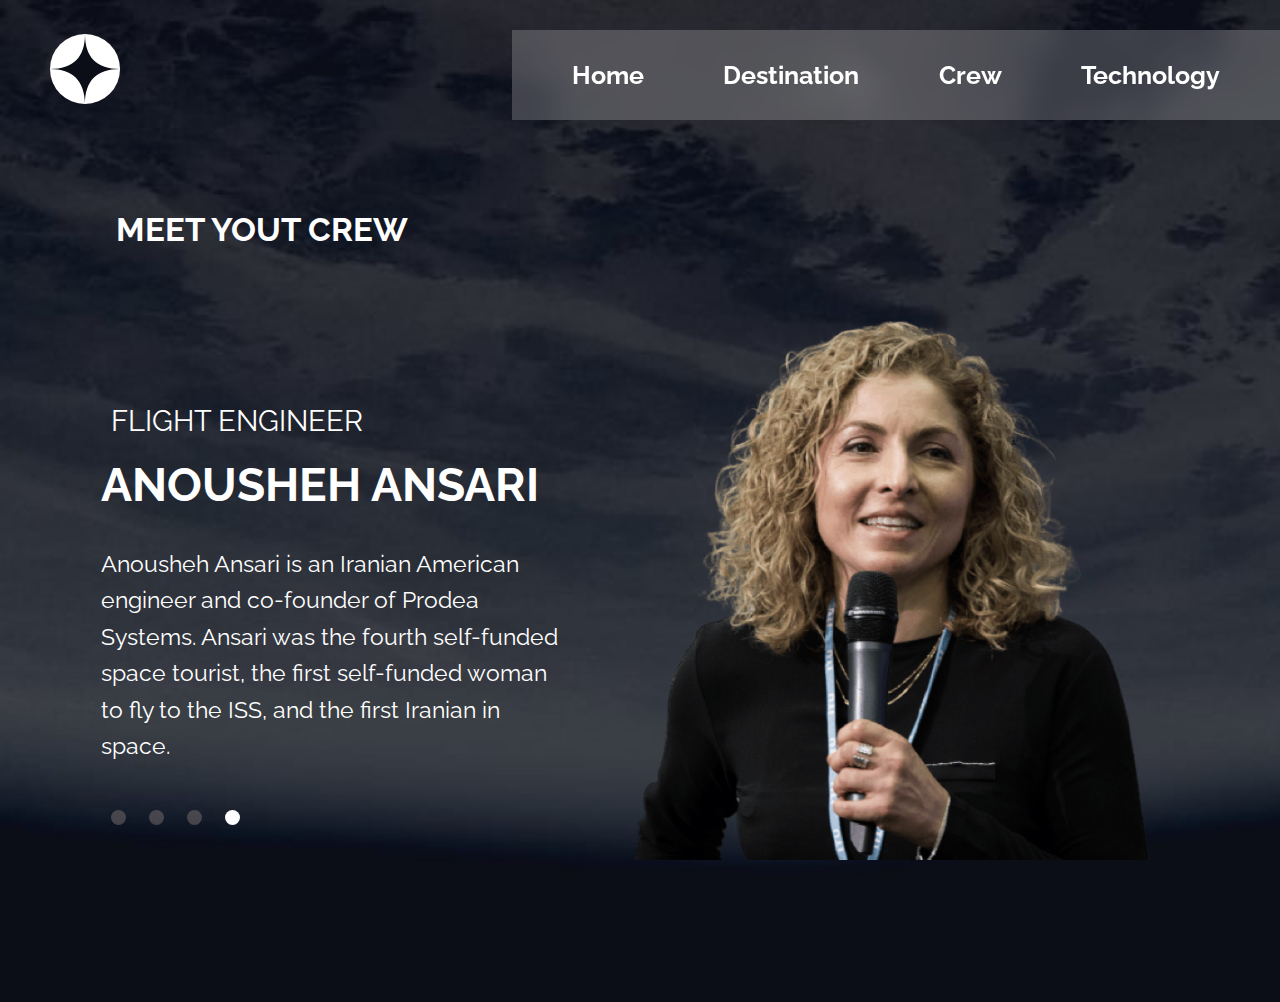
==== starter-code/pages/crew.html @ 61b52b28 "crew page donee" ====
<!DOCTYPE html>
<html lang="en">
    <head>
        <meta charset="UTF-8" />
        <meta name="viewport" content="width=device-width, initial-scale=1.0" />
        <link rel="stylesheet" href="../styles/commonStyles.css" />
        <link rel="stylesheet" href="../styles/destination.css" />
        <link rel="stylesheet" href="../styles/crew.css" />

        <title>Space tourism website</title>
    </head>
    <body>
        <div class="container">
            <div class="header">
                <span class="logo pointer">
                    <img src="../assets/shared/logo.svg" alt="LOGO" />
                </span>
                <span class="menuIcon pointer">
                    <img src="../assets/shared/icon-hamburger.svg" alt="HAMBURGER" />
                </span>

                <nav class="menu">
                    <ul>
                        <div class="closeIcon pointer">
                            <img src="../assets/shared/icon-close.svg" alt="Close" />
                        </div>
                        <li><a href="index.html">Home</a></li>
                        <li><a href="destination.html">Destination</a></li>
                        <li><a href="crew.html">Crew</a></li>
                        <li><a href="#">Technology</a></li>
                    </ul>
                </nav>
            </div>
            <div class="title">MEET YOUT CREW</div>
            <div class="content">
                <div class="image">
                    <img loading="lazy" src="../assets/crew/image-anousheh-ansari.png" alt="MOON" />
                </div>

                <div class="info">
                    <div class="destinations leftPadding">FLIGHT ENGINEER</div>

                    <div class="details">
                        <div class="name">ANOUSHEH ANSARI</div>

                        <div class="about txtAlign">
                            Anousheh Ansari is an Iranian American engineer and co-founder of Prodea
                            Systems. Ansari was the fourth self-funded space tourist, the first
                            self-funded woman to fly to the ISS, and the first Iranian in space.
                        </div>
                    </div>

                    <div class="dots">
                        <span class="dot"></span>
                        <span class="dot"></span>
                        <span class="dot"></span>
                        <span class="dot active"></span>
                    </div>
                </div>
            </div>
        </div>

        <!-- // scripts -->

        <script src="../scripts/script.js"></script>
    </body>
</html>
---- starter-code/styles/commonStyles.css ----
@import url("https://fonts.googleapis.com/css2?family=Raleway:wght@100&display=swap");
html {
  font-size: 62.5%;
  color: white;
  font-family: 'Raleway', sans-serif;
  text-align: center;
}

*,
*::after,
*::before {
  margin: 0;
  padding: 0;
  -webkit-box-sizing: border-box;
  box-sizing: border-box;
}

.pointer {
  cursor: pointer;
}

.active {
  background-color: white !important;
}

.container {
  min-height: 100vh;
  display: -ms-grid;
  display: grid;
  -ms-grid-rows: 5rem auto;
  grid-template-rows: 5rem auto;
  place-items: center;
  background-size: 100% 100%;
  padding: 3em 2em;
}

.header {
  width: 100%;
  display: -webkit-box;
  display: -ms-flexbox;
  display: flex;
  -webkit-box-pack: justify;
  -ms-flex-pack: justify;
  justify-content: space-between;
  -webkit-box-align: center;
  -ms-flex-align: center;
  align-items: center;
}

.menu {
  padding: 4em;
  background-color: rgba(8, 11, 26, 0.9);
  position: fixed;
  top: 0;
  left: -80%;
  width: 80%;
  height: 100%;
  -webkit-transition: all 0.4s linear;
  transition: all 0.4s linear;
}

.menu .closeIcon {
  place-self: end;
}

.menu ul {
  list-style: none;
  display: -webkit-box;
  display: -ms-flexbox;
  display: flex;
  -webkit-box-orient: vertical;
  -webkit-box-direction: normal;
  -ms-flex-direction: column;
  flex-direction: column;
}

.menu ul li {
  padding: 5em 0;
}

.menu ul li a {
  text-decoration: none;
  position: relative;
  color: white;
  font-size: calc(1.5vw + 1rem);
  font-weight: bold;
  padding: 0.7em;
}

.menu ul li a::after {
  content: '';
  position: absolute;
  top: 90%;
  left: 0;
  right: 0;
  border-bottom: 1px solid;
  -webkit-transform: scaleX(0);
  transform: scaleX(0);
  -webkit-transform-origin: left top;
  transform-origin: left top;
  -webkit-transition: -webkit-transform 0.5s ease-in-out;
  transition: -webkit-transform 0.5s ease-in-out;
  transition: transform 0.5s ease-in-out;
  transition: transform 0.5s ease-in-out, -webkit-transform 0.5s ease-in-out;
}

.menu ul li a:hover::after {
  -webkit-transform: scaleX(1);
  transform: scaleX(1);
  -webkit-transform-origin: right top;
  transform-origin: right top;
}

.content {
  margin-top: 7em;
  margin-bottom: 5em;
}

@media (min-width: 640px) {
  .container {
    padding: 2em;
    -ms-grid-rows: 8rem auto;
    grid-template-rows: 8rem auto;
  }
  .logo img {
    width: 7rem;
  }
  .menuIcon {
    display: none;
  }
  .menu {
    padding: 0 2em;
    width: auto;
    height: auto;
    position: absolute;
    right: 0;
    left: auto !important;
    background: rgba(255, 255, 255, 0.2);
    -webkit-backdrop-filter: blur(10px);
    backdrop-filter: blur(10px);
  }
  .menu ul {
    -webkit-box-orient: horizontal;
    -webkit-box-direction: normal;
    -ms-flex-direction: row;
    flex-direction: row;
  }
  .menu .closeIcon {
    display: none;
  }
  .content {
    margin-bottom: 11em;
    margin-top: 15em;
  }
}

@media (min-width: 950px) {
  .container {
    padding: 3em 5em;
  }
  .menu {
    width: 60vw;
    top: 3em;
  }
  .menu ul {
    -ms-flex-pack: distribute;
    justify-content: space-around;
  }
  .menu ul li {
    padding: 3em 0;
  }
  .content {
    width: 95%;
    display: -webkit-box;
    display: -ms-flexbox;
    display: flex;
    -webkit-box-pack: justify;
    -ms-flex-pack: justify;
    justify-content: space-around;
    -webkit-box-align: end;
    -ms-flex-align: end;
    align-items: center;
  }
  .txtAlign {
    text-align: left;
  }
  .leftPadding {
    padding: 0 1rem;
  }
}
/*# sourceMappingURL=commonStyles.css.map */
---- starter-code/styles/destination.css ----
.container {
  background: url("../assets/destination/background-destination-mobile.jpg") no-repeat center center;
  background-size: cover;
}

.title {
  font-size: calc(2.5vw + 1.2rem);
  font-weight: bold;
  margin-top: 4em;
  place-self: center;
}

.content {
  margin-top: 7em;
}

.context img {
  width: 65%;
}

.image img {
  max-width: 90%;
}

.info {
  margin-top: 5em;
}

.destinations {
  display: -webkit-box;
  display: -ms-flexbox;
  display: flex;
  -webkit-box-pack: justify;
      -ms-flex-pack: justify;
          justify-content: space-between;
}

.destinations span {
  font-size: calc(1.5vw + 1rem);
  font-weight: bold;
  line-height: 2em;
}

.details {
  padding: 3em 0;
}

.details .name {
  font-size: calc(6vw + 6rem);
  font-weight: bolder;
}

.details .about {
  font-size: calc(1.5vw + 1rem);
  border-bottom: 1px solid rgba(255, 255, 255, 0.5);
  padding: 1.5em 0 2em 0;
  max-width: 45ch;
  margin: auto;
  line-height: 1.6em;
}

.footer {
  display: -webkit-box;
  display: -ms-flexbox;
  display: flex;
  -webkit-box-orient: vertical;
  -webkit-box-direction: normal;
      -ms-flex-direction: column;
          flex-direction: column;
}

.footer .distance {
  margin-bottom: 3em;
}

.footer .distance h1,
.footer .travelTime h1 {
  font-size: calc(3vw + 2rem);
  margin-top: 0.3em;
}

.footer .distance h3,
.footer .travelTime h3 {
  font-size: calc(1vw + 1rem);
}

@media (min-width: 640px) {
  .container {
    background: url("../assets/destination/background-destination-tablet.jpg") no-repeat center center;
    background-size: cover;
  }
  .title {
    font-size: calc(2.5vw + 1.2rem);
    place-self: start;
    margin: 4em 0 0 2em;
  }
  .destinations span {
    font-size: calc(1.3vw + 1.2rem);
  }
  .details .name {
    font-size: calc(7vw + 8rem);
  }
  .details .about {
    max-width: 43ch;
  }
  .footer {
    -webkit-box-orient: horizontal;
    -webkit-box-direction: normal;
        -ms-flex-direction: row;
            flex-direction: row;
    -webkit-box-pack: justify;
        -ms-flex-pack: justify;
            justify-content: space-between;
  }
}

@media (min-width: 950px) {
  .container {
    background: url("../assets/destination/background-destination-desktop.jpg") no-repeat center center;
    background-size: cover;
  }
  .menu ul li a {
    font-size: calc(1.2vw + 1rem);
  }
  .title {
    font-size: calc(1.5vw + 1.4rem);
    margin: 3em 0 0 2em;
  }
  .destinations span {
    font-size: calc(1vw + 1rem);
  }
  .details .name {
    font-size: calc(6vw + 7rem);
  }
  .details .about {
    font-size: calc(1vw + 1rem);
    max-width: 33ch;
  }
  .footer .distance {
    margin: 0 auto 0 0;
  }
  .footer .distance h1,
  .footer .travelTime h1 {
    font-size: calc(1vw + 1.5rem);
  }
  .footer .distance h3,
  .footer .travelTime h3 {
    font-size: calc(0.5vw + 0.7rem);
  }
}
/*# sourceMappingURL=destination.css.map */
---- starter-code/styles/crew.css ----
.container {
  background: url("../assets/crew/background-crew-mobile.jpg") no-repeat center center;
  background-size: cover;
}

.destinations {
  -webkit-box-pack: center;
      -ms-flex-pack: center;
          justify-content: center;
  font-size: calc(1.5vw + 1rem);
}

.details {
  padding: 2em 0 0 0;
}

.details .name {
  font-size: calc(2vw + 2rem);
}

.details .about {
  border: none;
}

.dots .dot {
  width: 1.5em;
  height: 1.5em;
  border-radius: 50%;
  display: inline-block;
  background-color: rgba(113, 106, 106, 0.55);
  margin: 0 1em;
  cursor: pointer;
}

.dots .dot:hover {
  background-color: white;
}

@media (min-width: 640px) {
  .container {
    background: url("../assets/crew/background-crew-tablet.jpg") no-repeat center center;
    background-size: cover;
  }
}

@media (min-width: 950px) {
  .content {
    display: -webkit-box;
    display: -ms-flexbox;
    display: flex;
  }
  .image {
    -webkit-box-ordinal-group: 3;
        -ms-flex-order: 2;
            order: 2;
  }
  .info {
    text-align: left;
  }
  .destinations {
    -webkit-box-pack: start;
        -ms-flex-pack: start;
            justify-content: start;
  }
}
/*# sourceMappingURL=crew.css.map */
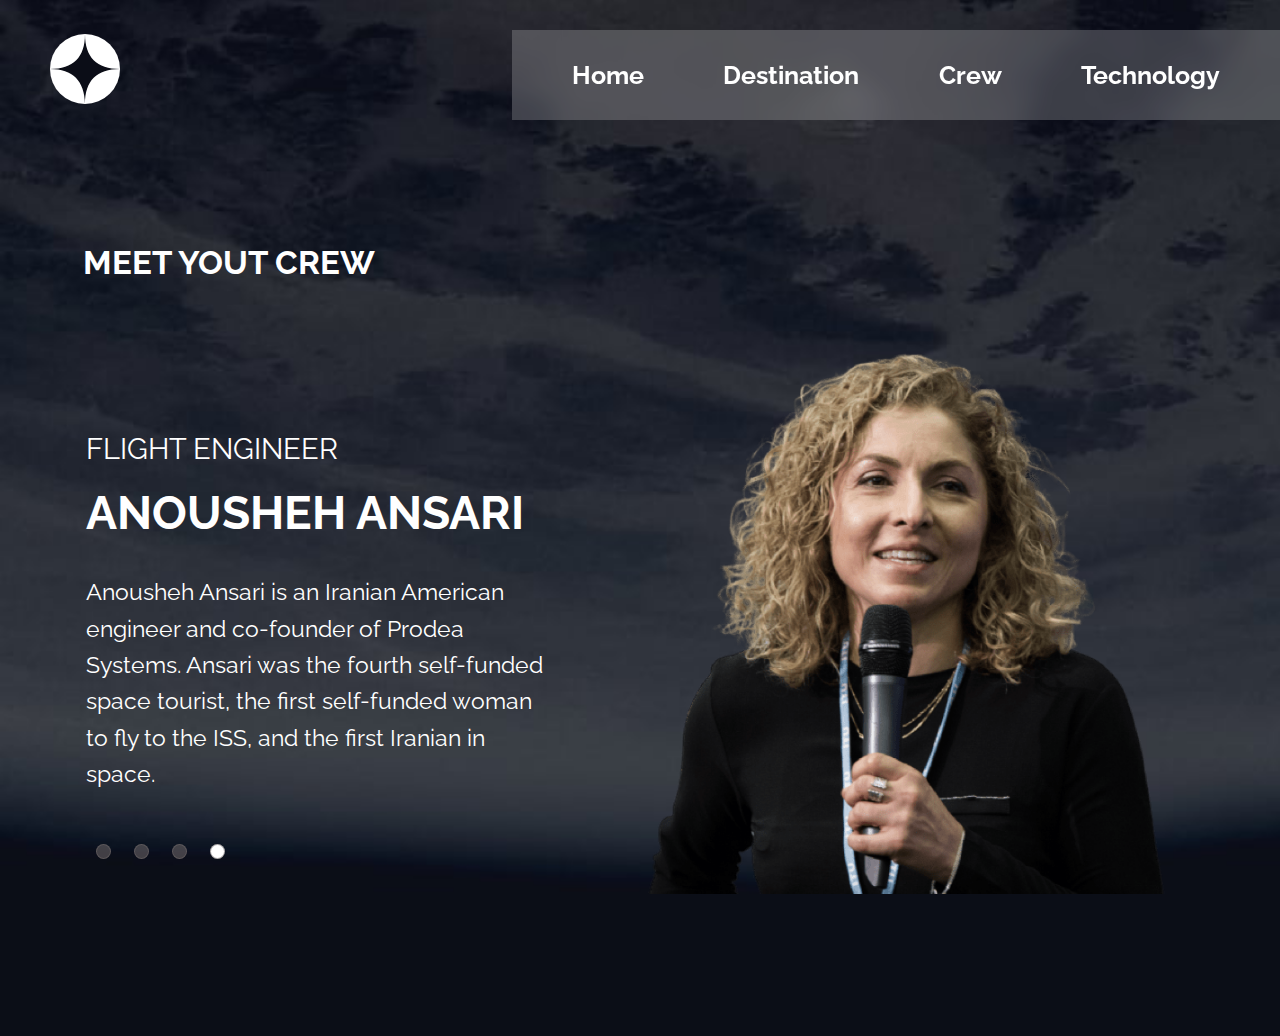
==== commit 1fcdb631: "technology page done" ====
--- a/starter-code/pages/crew.html
+++ b/starter-code/pages/crew.html
@@ -27,7 +27,7 @@
                         <li><a href="index.html">Home</a></li>
                         <li><a href="destination.html">Destination</a></li>
                         <li><a href="crew.html">Crew</a></li>
-                        <li><a href="#">Technology</a></li>
+                        <li><a href="technology.html">Technology</a></li>
                     </ul>
                 </nav>
             </div>
@@ -38,7 +38,7 @@
                 </div>
 
                 <div class="info">
-                    <div class="destinations leftPadding">FLIGHT ENGINEER</div>
+                    <div class="destinations">FLIGHT ENGINEER</div>
 
                     <div class="details">
                         <div class="name">ANOUSHEH ANSARI</div>
--- a/starter-code/styles/commonStyles.css
+++ b/starter-code/styles/commonStyles.css
@@ -170,7 +170,7 @@
     padding: 3em 0;
   }
   .content {
-    width: 95%;
+    width: 100%;
     display: -webkit-box;
     display: -ms-flexbox;
     display: flex;
--- a/starter-code/styles/destination.css
+++ b/starter-code/styles/destination.css
@@ -92,7 +92,7 @@
   .title {
     font-size: calc(2.5vw + 1.2rem);
     place-self: start;
-    margin: 4em 0 0 2em;
+    margin: 4em 0 0 1em;
   }
   .destinations span {
     font-size: calc(1.3vw + 1.2rem);
@@ -124,7 +124,6 @@
   }
   .title {
     font-size: calc(1.5vw + 1.4rem);
-    margin: 3em 0 0 2em;
   }
   .destinations span {
     font-size: calc(1vw + 1rem);
--- a/starter-code/styles/crew.css
+++ b/starter-code/styles/crew.css
@@ -28,12 +28,14 @@
   border-radius: 50%;
   display: inline-block;
   background-color: rgba(113, 106, 106, 0.55);
-  margin: 0 1em;
+  margin: 0.5em 1em;
   cursor: pointer;
+  border: 1px solid rgba(113, 106, 106, 0.55);
 }
 
 .dots .dot:hover {
   background-color: white;
+  color: black;
 }
 
 @media (min-width: 640px) {
